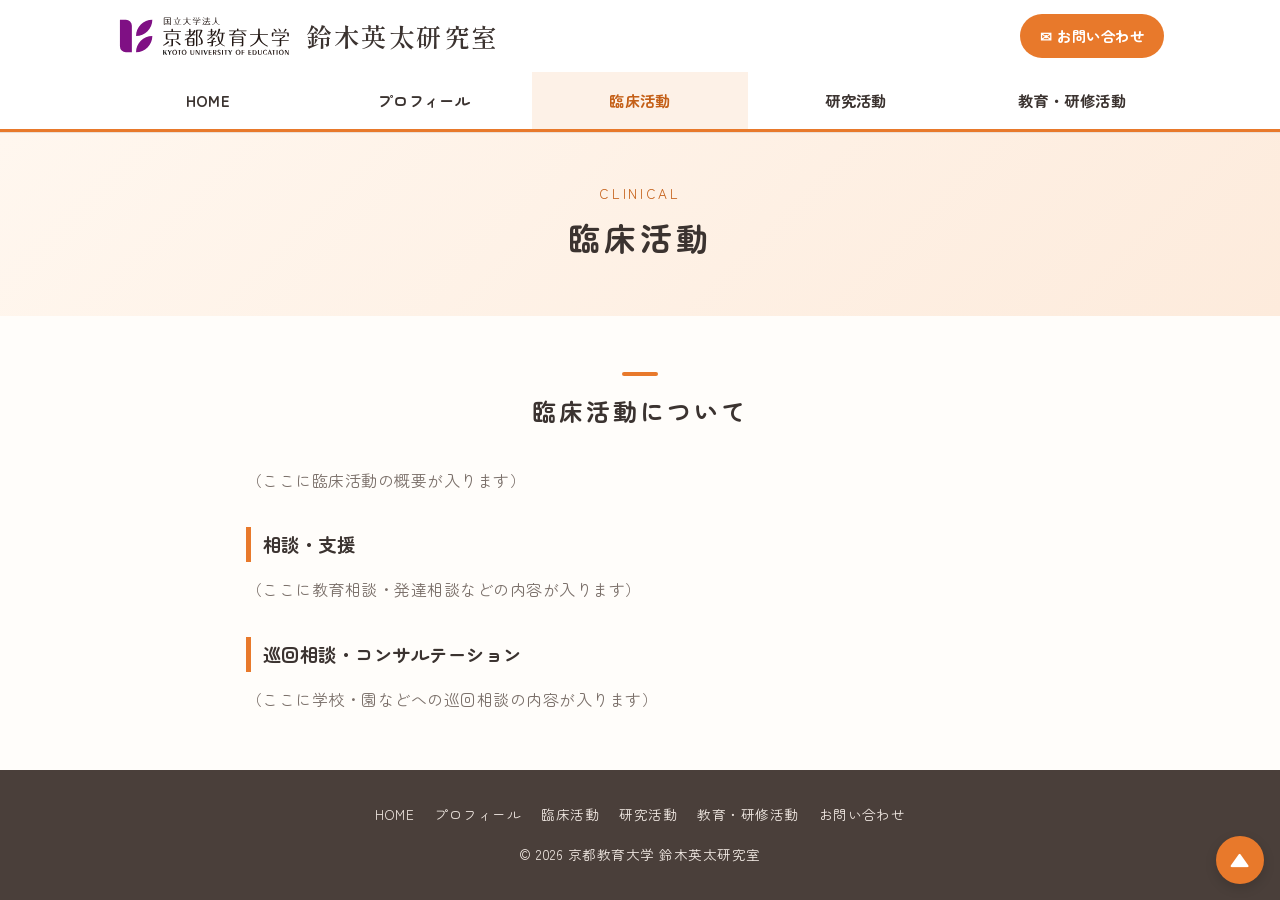
==== clinical/index.html @ faf929f3 "本文が仮のあいだは検索結果に出さない設定と公開手順を追加 Co-Authored-By: Claude Opus 5.5 <noreply@anthropic.com>" ====
<!doctype html>
<html lang="ja">
<head>
<meta charset="utf-8">
<meta name="viewport" content="width=device-width, initial-scale=1">
<!-- 本文が仮のあいだは検索結果に出さない。本公開のときにこの行を消す -->
<meta name="robots" content="noindex">
<title>臨床活動 | 鈴木英太研究室｜京都教育大学</title>
<meta name="description" content="京都教育大学 鈴木英太研究室のホームページです。特別支援教育・インクルーシブ教育に関する研究・臨床・教育活動を紹介しています。">
<link rel="preconnect" href="https://fonts.googleapis.com">
<link rel="preconnect" href="https://fonts.gstatic.com" crossorigin>
<link href="https://fonts.googleapis.com/css2?family=Zen+Maru+Gothic:wght@400;700&family=Shippori+Mincho:wght@600&display=swap" rel="stylesheet">
<link rel="stylesheet" href="/assets/style.css">
</head>
<body id="top">

<header class="site-header">
  <div class="header-inner">
    <a class="brand" href="/"><img src="/assets/kyokyo-logo.svg" alt="国立大学法人 京都教育大学" width="176" height="44"><strong>鈴木英太研究室</strong></a>
    <a class="contact-btn" href="/contact/">✉ お問い合わせ</a>
    <button class="menu-toggle" type="button" aria-label="メニューを開く" aria-expanded="false">☰</button>
  </div>
  <nav class="global-nav" aria-label="メインメニュー">
    <ul>
      <li><a href="/">HOME</a></li>
      <li><a href="/profile/">プロフィール</a></li>
      <li><a href="/clinical/" aria-current="page">臨床活動</a></li>
      <li><a href="/research/">研究活動</a></li>
      <li><a href="/education/">教育・研修活動</a></li>
      <li class="sp-only"><a href="/contact/">お問い合わせ</a></li>
    </ul>
  </nav>
</header>

<main>
<div class="page-title"><p>CLINICAL</p><h1>臨床活動</h1></div>
<section>
  <div class="wrap prose">
    <h2>臨床活動について</h2>
    <p class="placeholder">（ここに臨床活動の概要が入ります）</p>
    <h3>相談・支援</h3>
    <p class="placeholder">（ここに教育相談・発達相談などの内容が入ります）</p>
    <h3>巡回相談・コンサルテーション</h3>
    <p class="placeholder">（ここに学校・園などへの巡回相談の内容が入ります）</p>
  </div>
</section>
</main>

<footer class="site-footer">
  <nav>
      <a href="/">HOME</a>
      <a href="/profile/">プロフィール</a>
      <a href="/clinical/">臨床活動</a>
      <a href="/research/">研究活動</a>
      <a href="/education/">教育・研修活動</a>
      <a href="/contact/">お問い合わせ</a>
  </nav>
  <p>&copy; 2026 京都教育大学 鈴木英太研究室</p>
</footer>

<a class="to-top" href="#top" aria-label="ページの先頭へ">▲</a>
<script src="/assets/menu.js"></script>
</body>
</html>
---- assets/style.css ----
/* ===== 研究室サイト 共通スタイル ===== */
:root {
  --accent: #e8792b;        /* メインカラー（オレンジ） */
  --accent-dark: #c45f17;
  --accent-soft: #fdf1e7;
  --text: #3b3330;
  --muted: #7a6f69;
  --line: #eadfd6;
  --bg: #fffdfa;
  --white: #ffffff;
  --max: 1080px;
}

* { margin: 0; padding: 0; box-sizing: border-box; }

body {
  font-family: "Zen Maru Gothic", "Hiragino Maru Gothic ProN", "Noto Sans JP", sans-serif;
  color: var(--text);
  background: var(--bg);
  line-height: 1.9;
  letter-spacing: 0.03em;
}

a { color: var(--accent-dark); }
img { max-width: 100%; display: block; }

.wrap { max-width: var(--max); margin: 0 auto; padding: 0 16px; }

/* ---- ヘッダー ---- */
.site-header {
  background: var(--white);
  border-bottom: 1px solid var(--line);
  position: sticky; top: 0; z-index: 50;
}
.header-inner {
  display: flex; align-items: center; justify-content: space-between;
  gap: 16px; padding: 14px 16px; max-width: var(--max); margin: 0 auto;
}
.brand {
  display: flex; align-items: center; gap: 14px;
  text-decoration: none; color: var(--text); line-height: 1.2;
}
.brand img { height: 44px; width: auto; }
.brand strong {
  font-family: "Shippori Mincho", "Yu Mincho", "Hiragino Mincho ProN", serif;
  font-size: 1.6rem; font-weight: 600; letter-spacing: 0.06em; white-space: nowrap;
}

.contact-btn {
  background: var(--accent); color: var(--white); text-decoration: none;
  padding: 8px 20px; border-radius: 999px; font-weight: 700; font-size: 0.9rem;
  white-space: nowrap;
}
.contact-btn:hover { background: var(--accent-dark); }

.menu-toggle {
  display: none; background: none; border: 1px solid var(--line);
  border-radius: 8px; padding: 6px 10px; font-size: 1.1rem; cursor: pointer; color: var(--text);
}

/* ---- グローバルナビ ---- */
.global-nav { background: var(--white); border-bottom: 3px solid var(--accent); }
.global-nav ul {
  list-style: none; display: flex; justify-content: center;
  max-width: var(--max); margin: 0 auto;
}
.global-nav li { flex: 1; }
.global-nav a {
  display: block; text-align: center; padding: 14px 8px;
  text-decoration: none; color: var(--text); font-weight: 700; font-size: 0.95rem;
}
.global-nav a:hover, .global-nav a[aria-current="page"] {
  background: var(--accent-soft); color: var(--accent-dark);
}

/* ---- トップの大きな画像エリア ---- */
.hero {
  background:
    radial-gradient(circle at 15% 30%, #ffe3c9 0 18%, transparent 19%),
    radial-gradient(circle at 85% 70%, #ffd9b8 0 22%, transparent 23%),
    radial-gradient(circle at 70% 15%, #e6f4e1 0 12%, transparent 13%),
    linear-gradient(135deg, #fff7ef, #fdebdc);
  padding: 72px 16px; text-align: center;
}
.hero p.lead { font-size: clamp(1.3rem, 4vw, 2rem); font-weight: 700; letter-spacing: 0.1em; }
.hero p.sub { color: var(--muted); margin-top: 8px; }

/* ---- 下層ページの見出し帯 ---- */
.page-title {
  background: linear-gradient(135deg, #fff7ef, #fdebdc);
  padding: 48px 16px; text-align: center;
}
.page-title h1 { font-size: clamp(1.5rem, 4vw, 2rem); letter-spacing: 0.12em; }
.page-title p { color: var(--accent-dark); font-size: 0.85rem; letter-spacing: 0.2em; }

/* ---- セクション ---- */
main section { padding: 56px 0; }
main section:nth-of-type(even) { background: var(--white); }

h2 {
  text-align: center; font-size: 1.5rem; margin-bottom: 32px; letter-spacing: 0.12em;
}
h2::before {
  content: ""; display: block; width: 36px; height: 4px; border-radius: 2px;
  background: var(--accent); margin: 0 auto 12px;
}
h3 {
  font-size: 1.15rem; margin: 32px 0 12px; padding-left: 12px;
  border-left: 5px solid var(--accent);
}
.prose { max-width: 820px; margin: 0 auto; }
.prose p + p { margin-top: 1em; }
.center { text-align: center; }

.placeholder { color: var(--muted); }

/* ---- 活動カード（トップ） ---- */
.cards {
  display: grid; grid-template-columns: repeat(3, 1fr); gap: 24px;
}
.card {
  display: block; text-decoration: none; color: var(--text);
  background: var(--white); border: 1px solid var(--line); border-radius: 16px;
  overflow: hidden; transition: transform .15s, box-shadow .15s;
}
.card:hover { transform: translateY(-3px); box-shadow: 0 8px 24px rgba(0,0,0,.08); }
.card .thumb {
  aspect-ratio: 16 / 9; display: grid; place-items: center; font-size: 2.6rem;
  background: var(--accent-soft);
}
.card .label { padding: 14px; text-align: center; font-weight: 700; }

/* ---- おしらせ ---- */
.news { max-width: 820px; margin: 0 auto; list-style: none; }
.news li {
  display: flex; gap: 24px; padding: 14px 4px; border-bottom: 1px dashed var(--line);
}
.news time { color: var(--accent-dark); font-weight: 700; white-space: nowrap; }

/* ---- 表（プロフィール・アクセス） ---- */
.table { width: 100%; max-width: 820px; margin: 0 auto; border-collapse: collapse; }
.table th, .table td {
  border-bottom: 1px solid var(--line); padding: 12px; text-align: left; vertical-align: top;
}
.table th { width: 30%; color: var(--accent-dark); white-space: nowrap; }

.list { padding-left: 1.4em; }
.list li + li { margin-top: 6px; }

/* ---- フッター ---- */
.site-footer {
  background: #4a3f3a; color: #f3ebe5; padding: 32px 16px; text-align: center; font-size: 0.85rem;
}
.site-footer nav { display: flex; justify-content: center; flex-wrap: wrap; gap: 8px 20px; margin-bottom: 14px; }
.site-footer a { color: #f3ebe5; text-decoration: none; }
.site-footer a:hover { text-decoration: underline; }

/* ---- ページ上部へ戻るボタン ---- */
.to-top {
  position: fixed; right: 16px; bottom: 16px; width: 48px; height: 48px;
  border-radius: 50%; background: var(--accent); color: var(--white);
  display: grid; place-items: center; text-decoration: none; font-size: 1.2rem;
  box-shadow: 0 4px 12px rgba(0,0,0,.15);
}

.global-nav .sp-only { display: none; }

/* ---- スマホ ---- */
@media (max-width: 760px) {
  .global-nav .sp-only { display: block; }
  .brand { flex-direction: column; align-items: flex-start; gap: 2px; }
  .brand img { height: 30px; }
  .brand strong { font-size: 1.2rem; }
  .menu-toggle { display: block; }
  .contact-btn { display: none; }
  .global-nav { display: none; }
  .global-nav.open { display: block; }
  .global-nav ul { flex-direction: column; }
  .global-nav a { text-align: left; padding: 12px 16px; border-top: 1px solid var(--line); }
  .cards { grid-template-columns: 1fr; }
  .news li { flex-direction: column; gap: 2px; }
  .table th, .table td { display: block; width: 100%; }
  .table th { border-bottom: none; padding-bottom: 0; }
  main section { padding: 40px 0; }
}
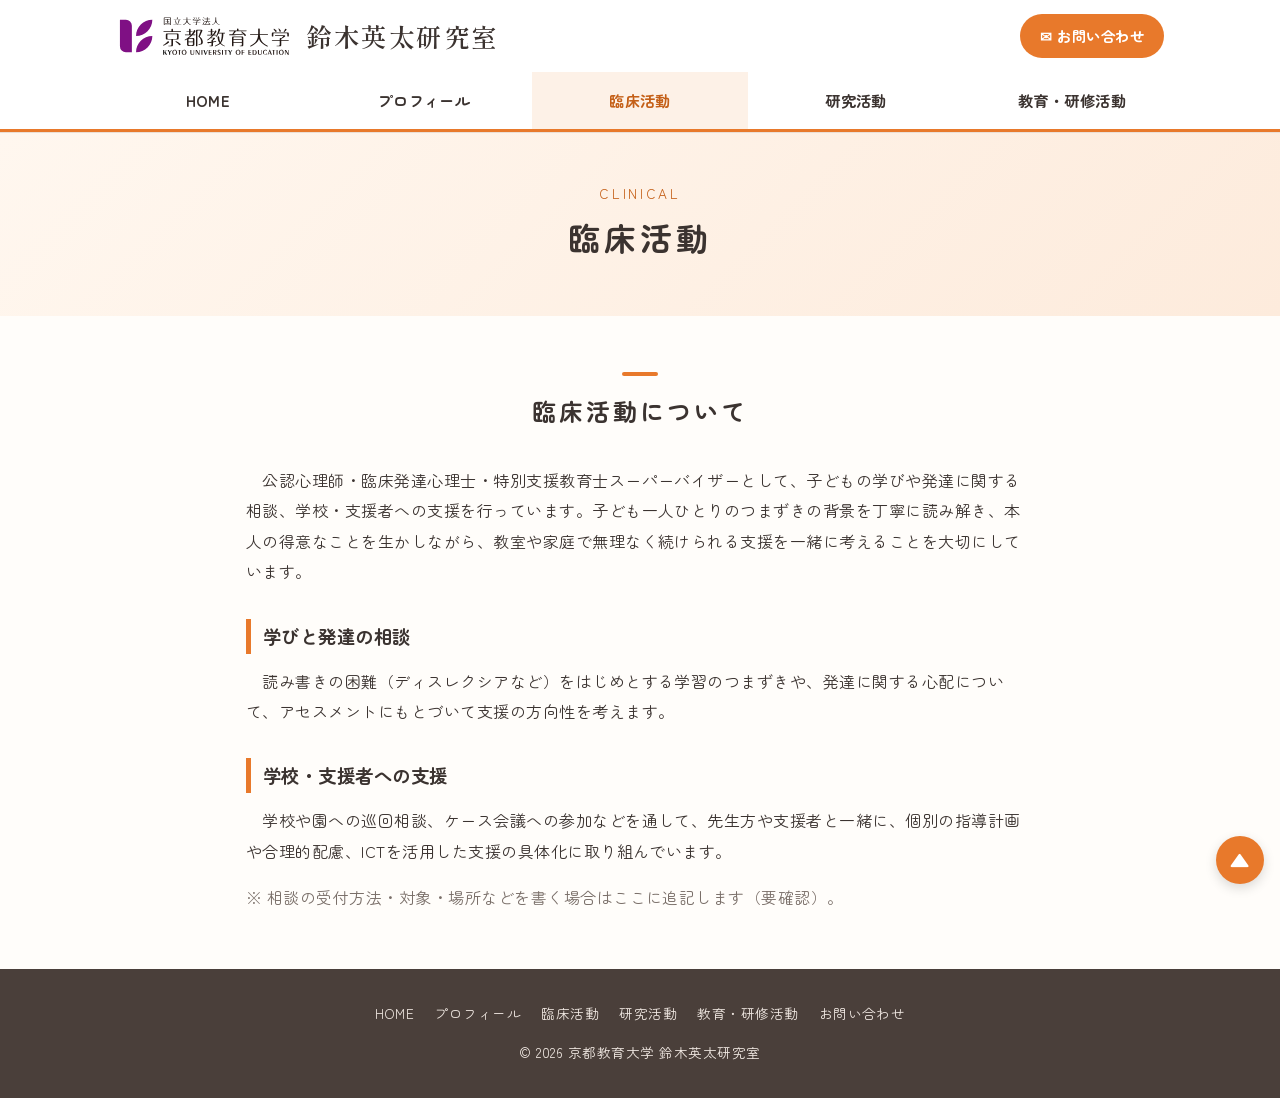
==== commit 703f86bd: "各ページの本文を下書き - 公開情報（KAKEN・E-edu）をもとに、ごあいさつ・研究室紹介・各活動ページを記入 - プロフィールに顔イラスト、科研費の研究課題、開発したWebツールを追加 - 確認" ====
--- a/clinical/index.html
+++ b/clinical/index.html
@@ -6,7 +6,7 @@
 <!-- 本文が仮のあいだは検索結果に出さない。本公開のときにこの行を消す -->
 <meta name="robots" content="noindex">
 <title>臨床活動 | 鈴木英太研究室｜京都教育大学</title>
-<meta name="description" content="京都教育大学 鈴木英太研究室のホームページです。特別支援教育・インクルーシブ教育に関する研究・臨床・教育活動を紹介しています。">
+<meta name="description" content="京都教育大学 教育創生リージョナルセンター機構 鈴木英太研究室のホームページです。特別支援教育・インクルーシブ教育に関する研究・臨床・教育活動を紹介しています。">
 <link rel="preconnect" href="https://fonts.googleapis.com">
 <link rel="preconnect" href="https://fonts.gstatic.com" crossorigin>
 <link href="https://fonts.googleapis.com/css2?family=Zen+Maru+Gothic:wght@400;700&family=Shippori+Mincho:wght@600&display=swap" rel="stylesheet">
@@ -37,11 +37,12 @@
 <section>
   <div class="wrap prose">
     <h2>臨床活動について</h2>
-    <p class="placeholder">（ここに臨床活動の概要が入ります）</p>
-    <h3>相談・支援</h3>
-    <p class="placeholder">（ここに教育相談・発達相談などの内容が入ります）</p>
-    <h3>巡回相談・コンサルテーション</h3>
-    <p class="placeholder">（ここに学校・園などへの巡回相談の内容が入ります）</p>
+    <p>　公認心理師・臨床発達心理士・特別支援教育士スーパーバイザーとして、子どもの学びや発達に関する相談、学校・支援者への支援を行っています。子ども一人ひとりのつまずきの背景を丁寧に読み解き、本人の得意なことを生かしながら、教室や家庭で無理なく続けられる支援を一緒に考えることを大切にしています。</p>
+    <h3>学びと発達の相談</h3>
+    <p>　読み書きの困難（ディスレクシアなど）をはじめとする学習のつまずきや、発達に関する心配について、アセスメントにもとづいて支援の方向性を考えます。</p>
+    <h3>学校・支援者への支援</h3>
+    <p>　学校や園への巡回相談、ケース会議への参加などを通して、先生方や支援者と一緒に、個別の指導計画や合理的配慮、ICTを活用した支援の具体化に取り組んでいます。</p>
+    <p class="placeholder">※ 相談の受付方法・対象・場所などを書く場合はここに追記します（要確認）。</p>
   </div>
 </section>
 </main>
--- a/assets/style.css
+++ b/assets/style.css
@@ -146,6 +146,23 @@
 
 .list { padding-left: 1.4em; }
 .list li + li { margin-top: 6px; }
+.note { margin-top: 1em; font-size: 0.9rem; color: var(--muted); }
+
+/* ---- プロフィールの顔イラスト ---- */
+.profile-head {
+  display: flex; align-items: center; gap: 28px;
+  max-width: 820px; margin: 0 auto 32px;
+}
+.profile-head img {
+  width: 140px; height: 140px; object-fit: cover; border-radius: 50%;
+  border: 4px solid var(--accent-soft); background: var(--white);
+}
+.profile-name { font-size: 1.6rem; font-weight: 700; letter-spacing: 0.1em; line-height: 1.4; }
+.profile-name small {
+  display: block; font-size: 0.85rem; font-weight: 400; color: var(--muted); letter-spacing: 0.05em;
+}
+
+.sp-br { display: none; }
 
 /* ---- フッター ---- */
 .site-footer {
@@ -171,6 +188,9 @@
   .brand { flex-direction: column; align-items: flex-start; gap: 2px; }
   .brand img { height: 30px; }
   .brand strong { font-size: 1.2rem; }
+  .sp-br { display: inline; }
+  .prose.center br { display: none; }
+  .profile-head { flex-direction: column; text-align: center; gap: 12px; }
   .menu-toggle { display: block; }
   .contact-btn { display: none; }
   .global-nav { display: none; }
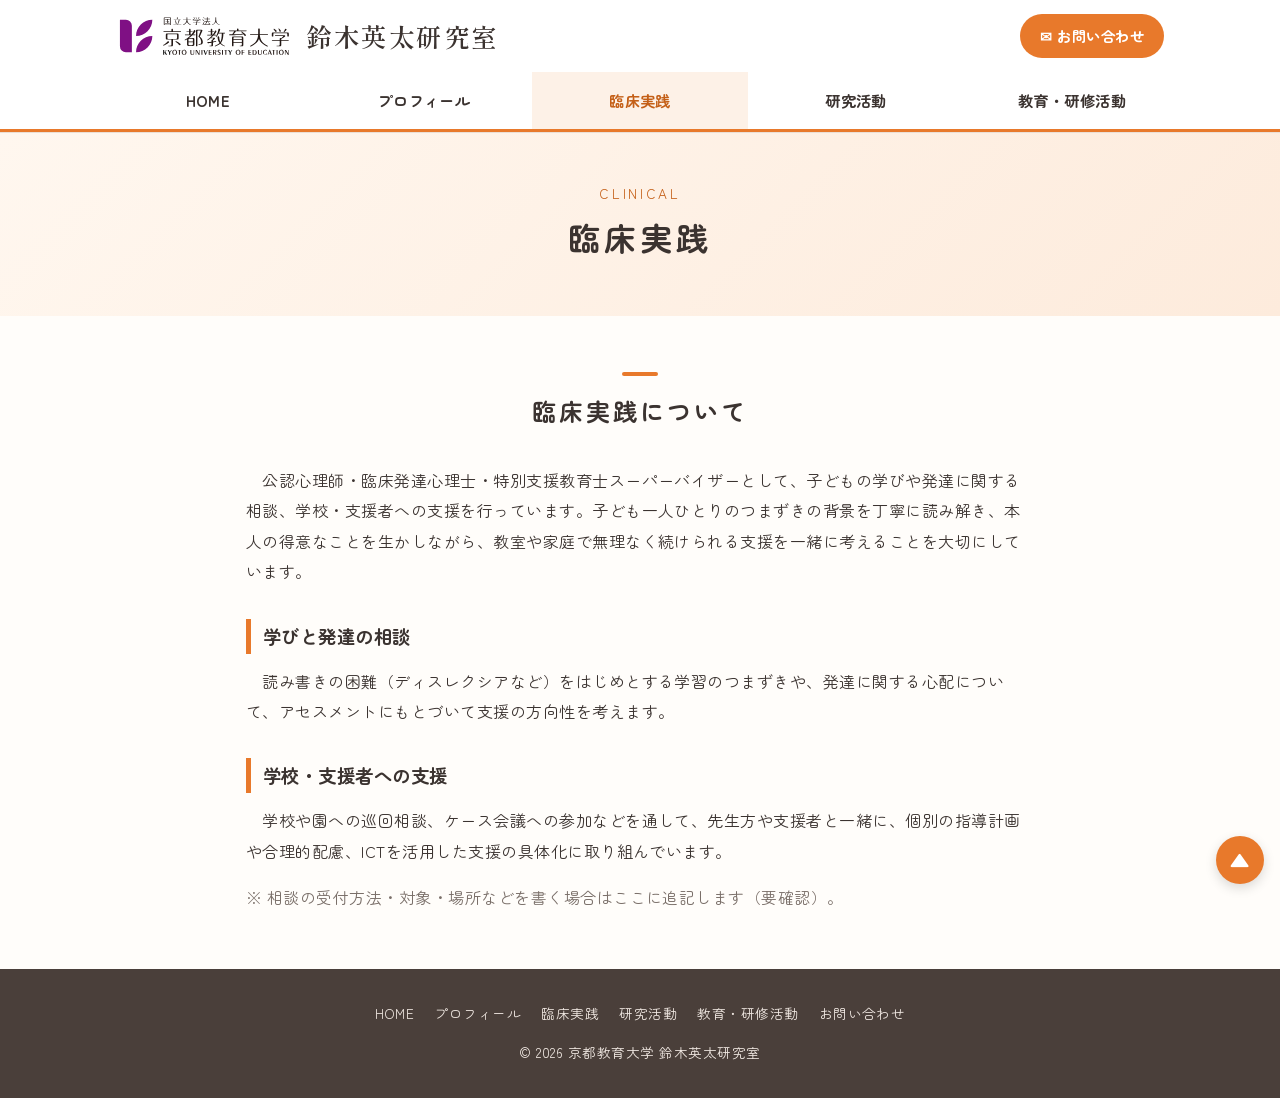
==== commit f4ae6ca0: "「臨床活動」を「臨床実践」に名称変更 Co-Authored-By: Claude Sonnet 5.5 <noreply@anthropic.com>" ====
--- a/clinical/index.html
+++ b/clinical/index.html
@@ -5,7 +5,7 @@
 <meta name="viewport" content="width=device-width, initial-scale=1">
 <!-- 本文が仮のあいだは検索結果に出さない。本公開のときにこの行を消す -->
 <meta name="robots" content="noindex">
-<title>臨床活動 | 鈴木英太研究室｜京都教育大学</title>
+<title>臨床実践 | 鈴木英太研究室｜京都教育大学</title>
 <meta name="description" content="京都教育大学 教育創生リージョナルセンター機構 鈴木英太研究室のホームページです。特別支援教育・インクルーシブ教育に関する研究・臨床・教育活動を紹介しています。">
 <link rel="preconnect" href="https://fonts.googleapis.com">
 <link rel="preconnect" href="https://fonts.gstatic.com" crossorigin>
@@ -24,7 +24,7 @@
     <ul>
       <li><a href="/">HOME</a></li>
       <li><a href="/profile/">プロフィール</a></li>
-      <li><a href="/clinical/" aria-current="page">臨床活動</a></li>
+      <li><a href="/clinical/" aria-current="page">臨床実践</a></li>
       <li><a href="/research/">研究活動</a></li>
       <li><a href="/education/">教育・研修活動</a></li>
       <li class="sp-only"><a href="/contact/">お問い合わせ</a></li>
@@ -33,10 +33,10 @@
 </header>
 
 <main>
-<div class="page-title"><p>CLINICAL</p><h1>臨床活動</h1></div>
+<div class="page-title"><p>CLINICAL</p><h1>臨床実践</h1></div>
 <section>
   <div class="wrap prose">
-    <h2>臨床活動について</h2>
+    <h2>臨床実践について</h2>
     <p>　公認心理師・臨床発達心理士・特別支援教育士スーパーバイザーとして、子どもの学びや発達に関する相談、学校・支援者への支援を行っています。子ども一人ひとりのつまずきの背景を丁寧に読み解き、本人の得意なことを生かしながら、教室や家庭で無理なく続けられる支援を一緒に考えることを大切にしています。</p>
     <h3>学びと発達の相談</h3>
     <p>　読み書きの困難（ディスレクシアなど）をはじめとする学習のつまずきや、発達に関する心配について、アセスメントにもとづいて支援の方向性を考えます。</p>
@@ -51,7 +51,7 @@
   <nav>
       <a href="/">HOME</a>
       <a href="/profile/">プロフィール</a>
-      <a href="/clinical/">臨床活動</a>
+      <a href="/clinical/">臨床実践</a>
       <a href="/research/">研究活動</a>
       <a href="/education/">教育・研修活動</a>
       <a href="/contact/">お問い合わせ</a>
--- a/assets/style.css
+++ b/assets/style.css
@@ -83,7 +83,7 @@
   padding: 72px 16px; text-align: center;
 }
 .hero p.lead { font-size: clamp(1.3rem, 4vw, 2rem); font-weight: 700; letter-spacing: 0.1em; }
-.hero p.sub { color: var(--muted); margin-top: 8px; }
+.hero p.sub { color: #000; margin-top: 8px; }
 
 /* ---- 下層ページの見出し帯 ---- */
 .page-title {
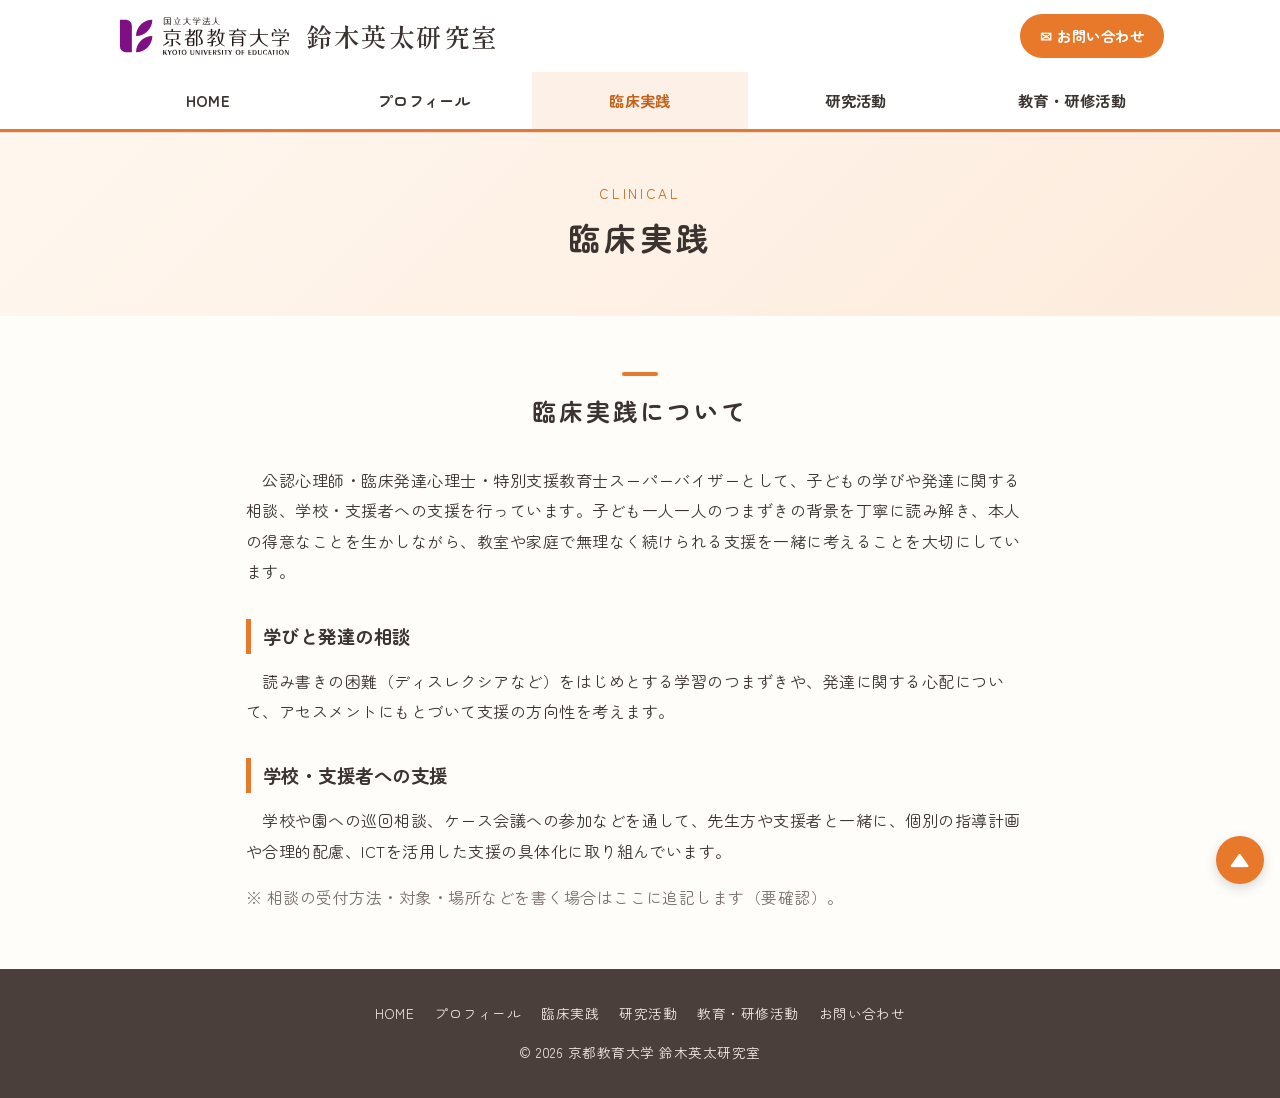
==== commit a08052dc: "「一人ひとり」を「一人一人」に統一 Co-Authored-By: Claude Sonnet 5.5 <noreply@anthropic.com>" ====
--- a/clinical/index.html
+++ b/clinical/index.html
@@ -37,7 +37,7 @@
 <section>
   <div class="wrap prose">
     <h2>臨床実践について</h2>
-    <p>　公認心理師・臨床発達心理士・特別支援教育士スーパーバイザーとして、子どもの学びや発達に関する相談、学校・支援者への支援を行っています。子ども一人ひとりのつまずきの背景を丁寧に読み解き、本人の得意なことを生かしながら、教室や家庭で無理なく続けられる支援を一緒に考えることを大切にしています。</p>
+    <p>　公認心理師・臨床発達心理士・特別支援教育士スーパーバイザーとして、子どもの学びや発達に関する相談、学校・支援者への支援を行っています。子ども一人一人のつまずきの背景を丁寧に読み解き、本人の得意なことを生かしながら、教室や家庭で無理なく続けられる支援を一緒に考えることを大切にしています。</p>
     <h3>学びと発達の相談</h3>
     <p>　読み書きの困難（ディスレクシアなど）をはじめとする学習のつまずきや、発達に関する心配について、アセスメントにもとづいて支援の方向性を考えます。</p>
     <h3>学校・支援者への支援</h3>
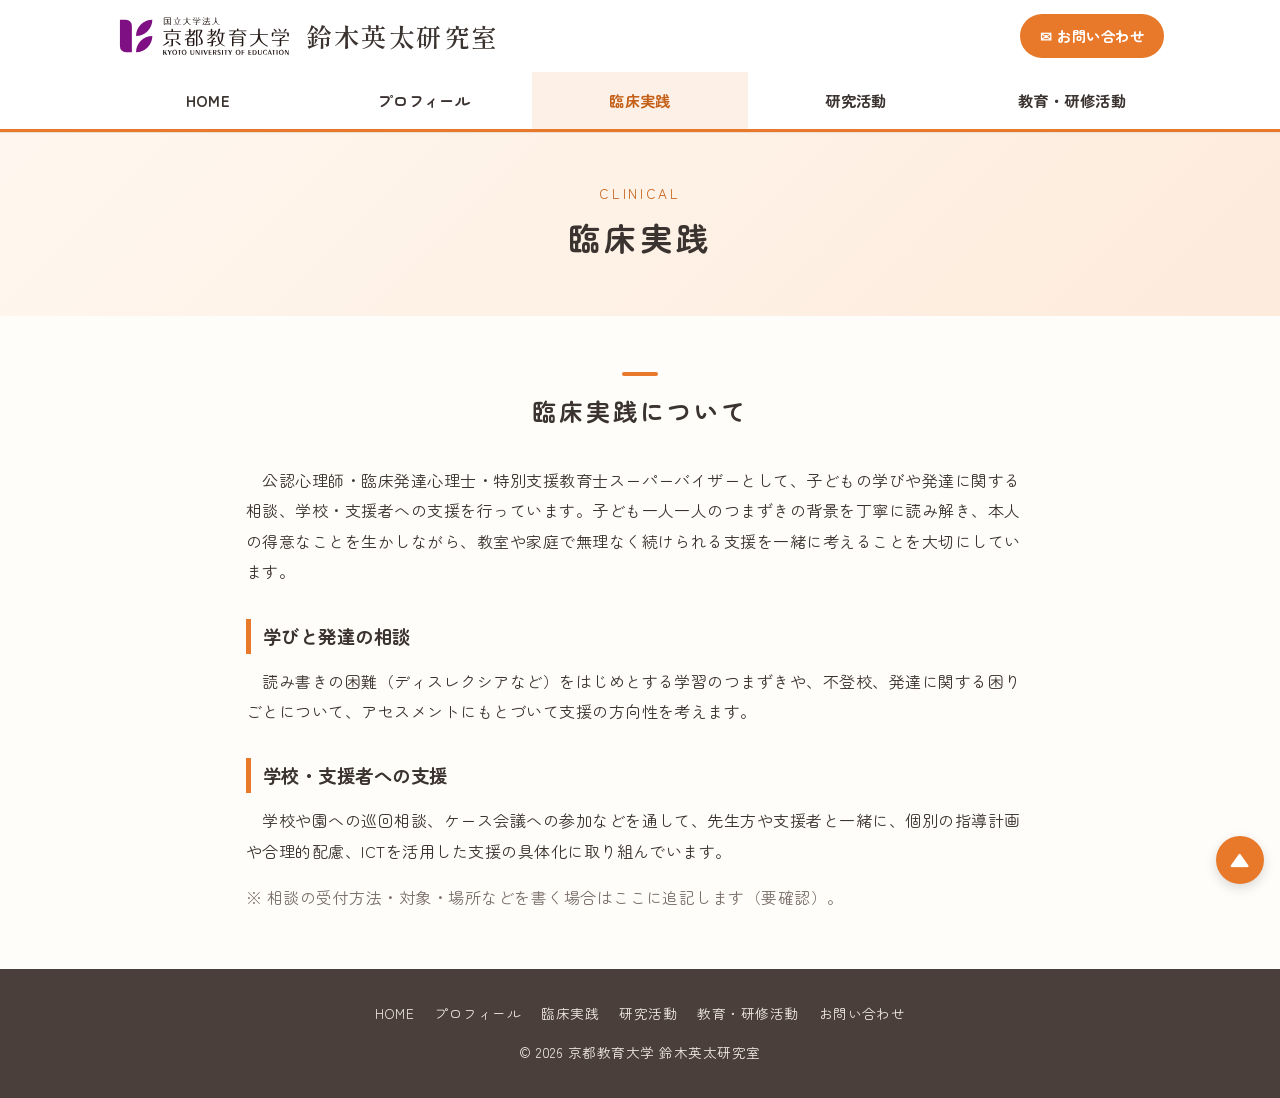
==== commit aee47d8b: "臨床実践の相談内容に不登校を追加 Co-Authored-By: Claude Sonnet 5.5 <noreply@anthropic.com>" ====
--- a/clinical/index.html
+++ b/clinical/index.html
@@ -39,7 +39,7 @@
     <h2>臨床実践について</h2>
     <p>　公認心理師・臨床発達心理士・特別支援教育士スーパーバイザーとして、子どもの学びや発達に関する相談、学校・支援者への支援を行っています。子ども一人一人のつまずきの背景を丁寧に読み解き、本人の得意なことを生かしながら、教室や家庭で無理なく続けられる支援を一緒に考えることを大切にしています。</p>
     <h3>学びと発達の相談</h3>
-    <p>　読み書きの困難（ディスレクシアなど）をはじめとする学習のつまずきや、発達に関する心配について、アセスメントにもとづいて支援の方向性を考えます。</p>
+    <p>　読み書きの困難（ディスレクシアなど）をはじめとする学習のつまずきや、不登校、発達に関する困りごとについて、アセスメントにもとづいて支援の方向性を考えます。</p>
     <h3>学校・支援者への支援</h3>
     <p>　学校や園への巡回相談、ケース会議への参加などを通して、先生方や支援者と一緒に、個別の指導計画や合理的配慮、ICTを活用した支援の具体化に取り組んでいます。</p>
     <p class="placeholder">※ 相談の受付方法・対象・場所などを書く場合はここに追記します（要確認）。</p>
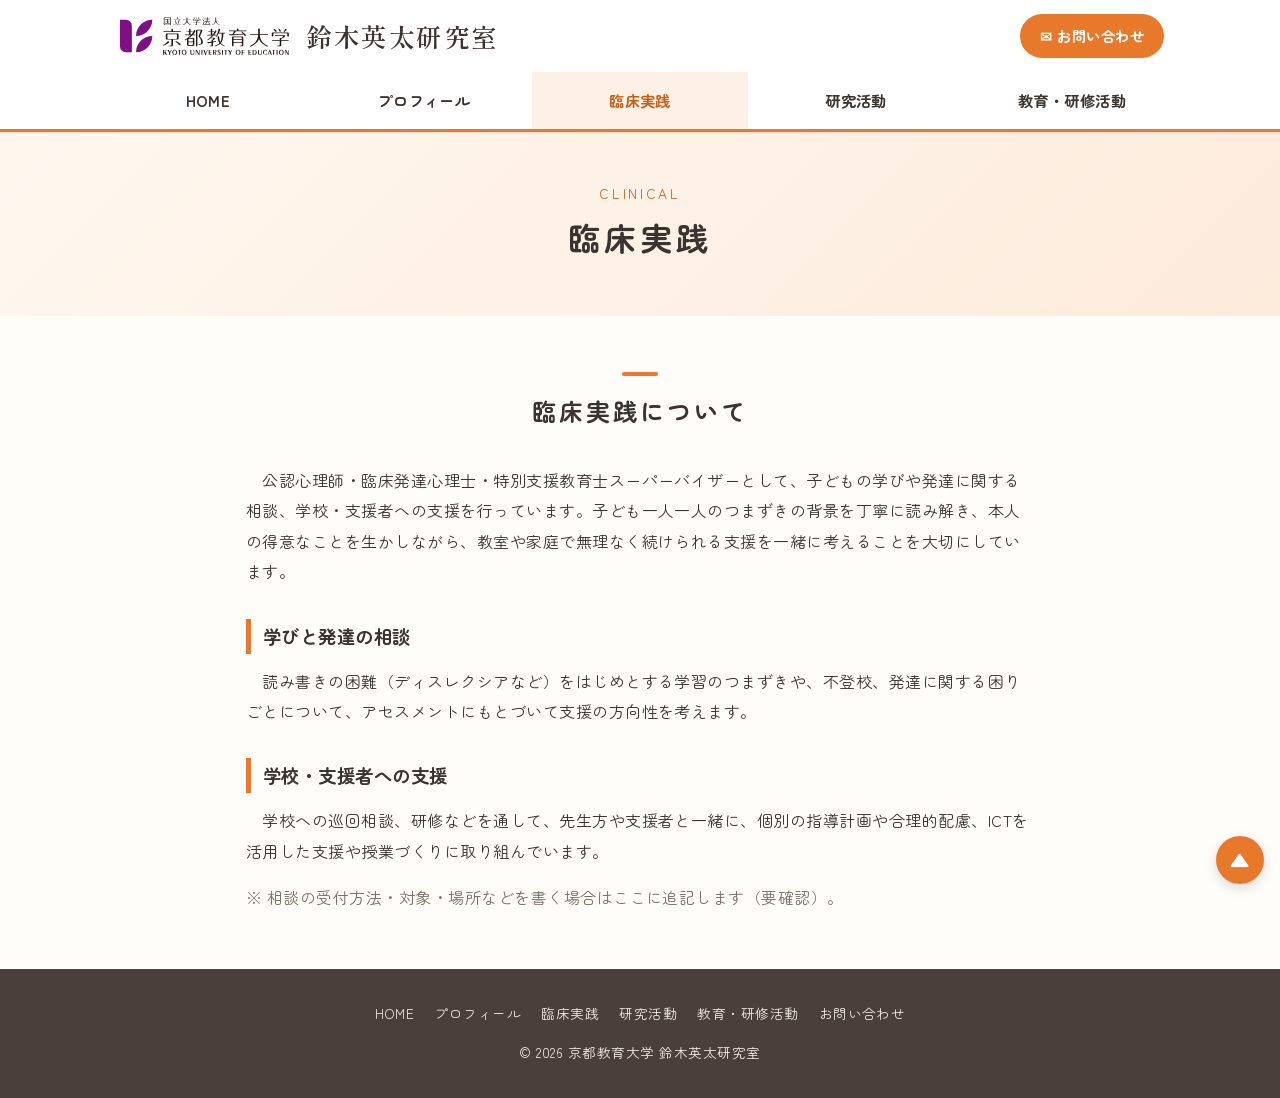
==== commit ce60f334: "臨床実践の学校・支援者への支援の文章を修正 Co-Authored-By: Claude Sonnet 5.5 <noreply@anthropic.com>" ====
--- a/clinical/index.html
+++ b/clinical/index.html
@@ -41,7 +41,7 @@
     <h3>学びと発達の相談</h3>
     <p>　読み書きの困難（ディスレクシアなど）をはじめとする学習のつまずきや、不登校、発達に関する困りごとについて、アセスメントにもとづいて支援の方向性を考えます。</p>
     <h3>学校・支援者への支援</h3>
-    <p>　学校や園への巡回相談、ケース会議への参加などを通して、先生方や支援者と一緒に、個別の指導計画や合理的配慮、ICTを活用した支援の具体化に取り組んでいます。</p>
+    <p>　学校への巡回相談、研修などを通して、先生方や支援者と一緒に、個別の指導計画や合理的配慮、ICTを活用した支援や授業づくりに取り組んでいます。</p>
     <p class="placeholder">※ 相談の受付方法・対象・場所などを書く場合はここに追記します（要確認）。</p>
   </div>
 </section>
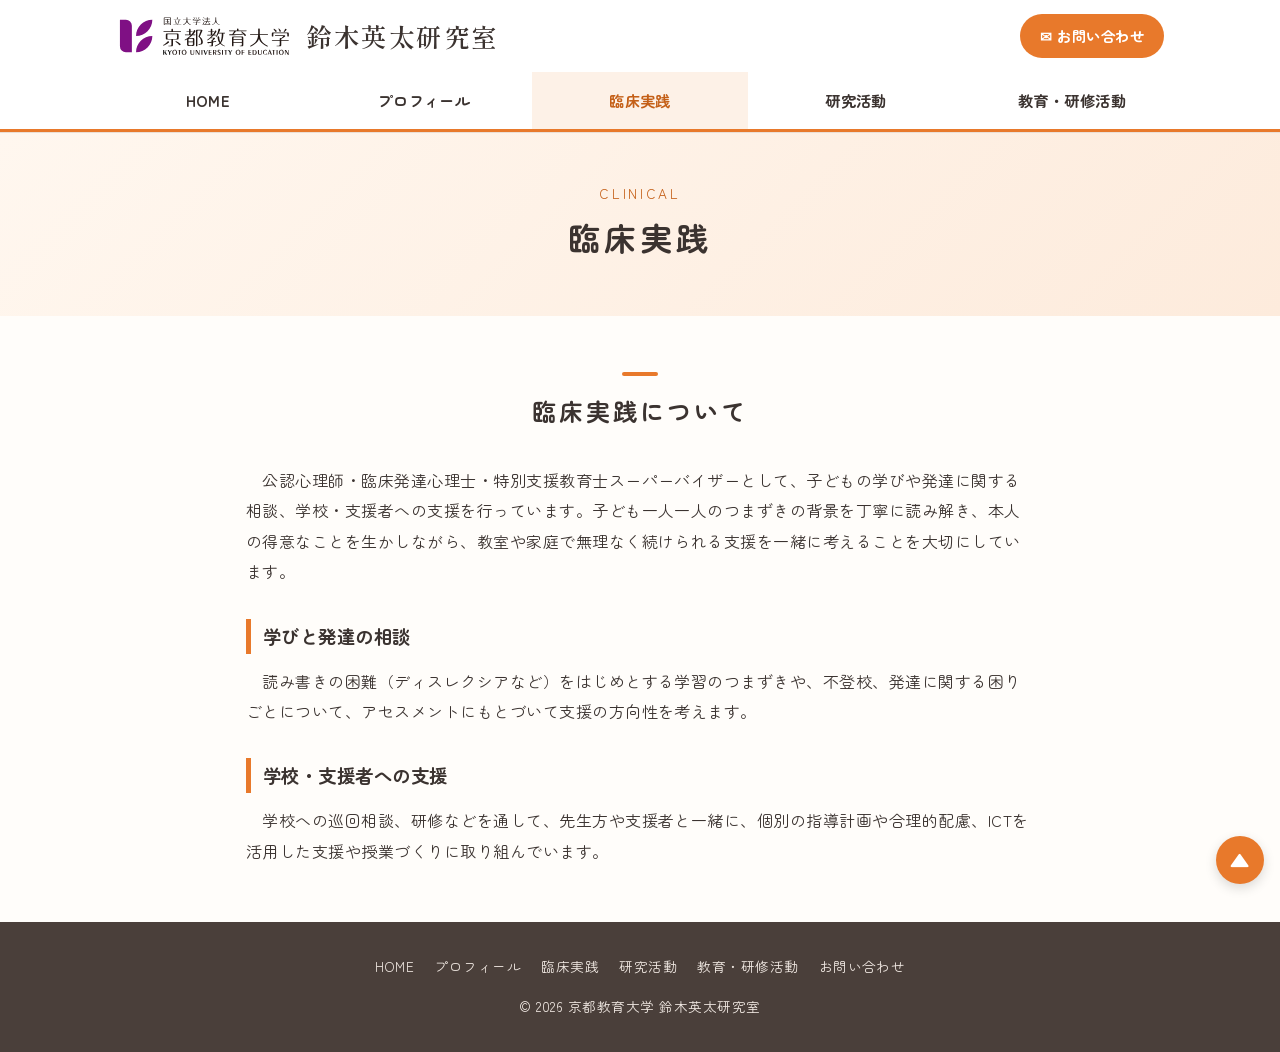
==== commit 2c76cc53: "臨床実践ページの仮の注記を削除 Co-Authored-By: Claude Sonnet 5.5 <noreply@anthropic.com>" ====
--- a/clinical/index.html
+++ b/clinical/index.html
@@ -42,7 +42,6 @@
     <p>　読み書きの困難（ディスレクシアなど）をはじめとする学習のつまずきや、不登校、発達に関する困りごとについて、アセスメントにもとづいて支援の方向性を考えます。</p>
     <h3>学校・支援者への支援</h3>
     <p>　学校への巡回相談、研修などを通して、先生方や支援者と一緒に、個別の指導計画や合理的配慮、ICTを活用した支援や授業づくりに取り組んでいます。</p>
-    <p class="placeholder">※ 相談の受付方法・対象・場所などを書く場合はここに追記します（要確認）。</p>
   </div>
 </section>
 </main>
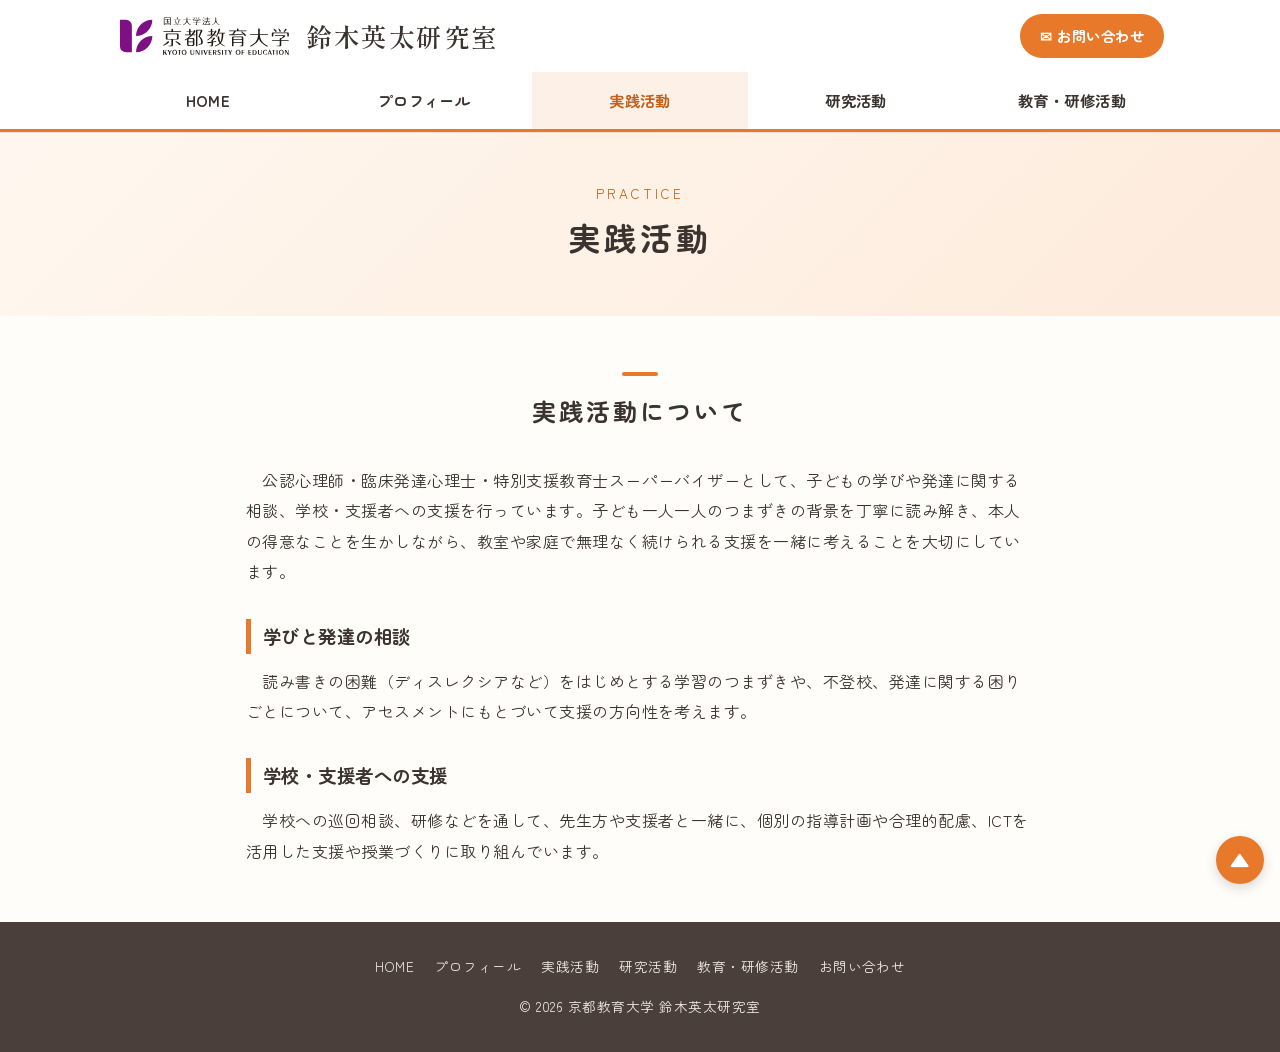
==== commit 55ecc959: "「臨床実践」を「実践活動」に名称変更 Co-Authored-By: Claude Sonnet 5.5 <noreply@anthropic.com>" ====
--- a/clinical/index.html
+++ b/clinical/index.html
@@ -5,7 +5,7 @@
 <meta name="viewport" content="width=device-width, initial-scale=1">
 <!-- 本文が仮のあいだは検索結果に出さない。本公開のときにこの行を消す -->
 <meta name="robots" content="noindex">
-<title>臨床実践 | 鈴木英太研究室｜京都教育大学</title>
+<title>実践活動 | 鈴木英太研究室｜京都教育大学</title>
 <meta name="description" content="京都教育大学 教育創生リージョナルセンター機構 鈴木英太研究室のホームページです。特別支援教育・インクルーシブ教育に関する研究・臨床・教育活動を紹介しています。">
 <link rel="preconnect" href="https://fonts.googleapis.com">
 <link rel="preconnect" href="https://fonts.gstatic.com" crossorigin>
@@ -24,7 +24,7 @@
     <ul>
       <li><a href="/">HOME</a></li>
       <li><a href="/profile/">プロフィール</a></li>
-      <li><a href="/clinical/" aria-current="page">臨床実践</a></li>
+      <li><a href="/clinical/" aria-current="page">実践活動</a></li>
       <li><a href="/research/">研究活動</a></li>
       <li><a href="/education/">教育・研修活動</a></li>
       <li class="sp-only"><a href="/contact/">お問い合わせ</a></li>
@@ -33,10 +33,10 @@
 </header>
 
 <main>
-<div class="page-title"><p>CLINICAL</p><h1>臨床実践</h1></div>
+<div class="page-title"><p>PRACTICE</p><h1>実践活動</h1></div>
 <section>
   <div class="wrap prose">
-    <h2>臨床実践について</h2>
+    <h2>実践活動について</h2>
     <p>　公認心理師・臨床発達心理士・特別支援教育士スーパーバイザーとして、子どもの学びや発達に関する相談、学校・支援者への支援を行っています。子ども一人一人のつまずきの背景を丁寧に読み解き、本人の得意なことを生かしながら、教室や家庭で無理なく続けられる支援を一緒に考えることを大切にしています。</p>
     <h3>学びと発達の相談</h3>
     <p>　読み書きの困難（ディスレクシアなど）をはじめとする学習のつまずきや、不登校、発達に関する困りごとについて、アセスメントにもとづいて支援の方向性を考えます。</p>
@@ -50,7 +50,7 @@
   <nav>
       <a href="/">HOME</a>
       <a href="/profile/">プロフィール</a>
-      <a href="/clinical/">臨床実践</a>
+      <a href="/clinical/">実践活動</a>
       <a href="/research/">研究活動</a>
       <a href="/education/">教育・研修活動</a>
       <a href="/contact/">お問い合わせ</a>
